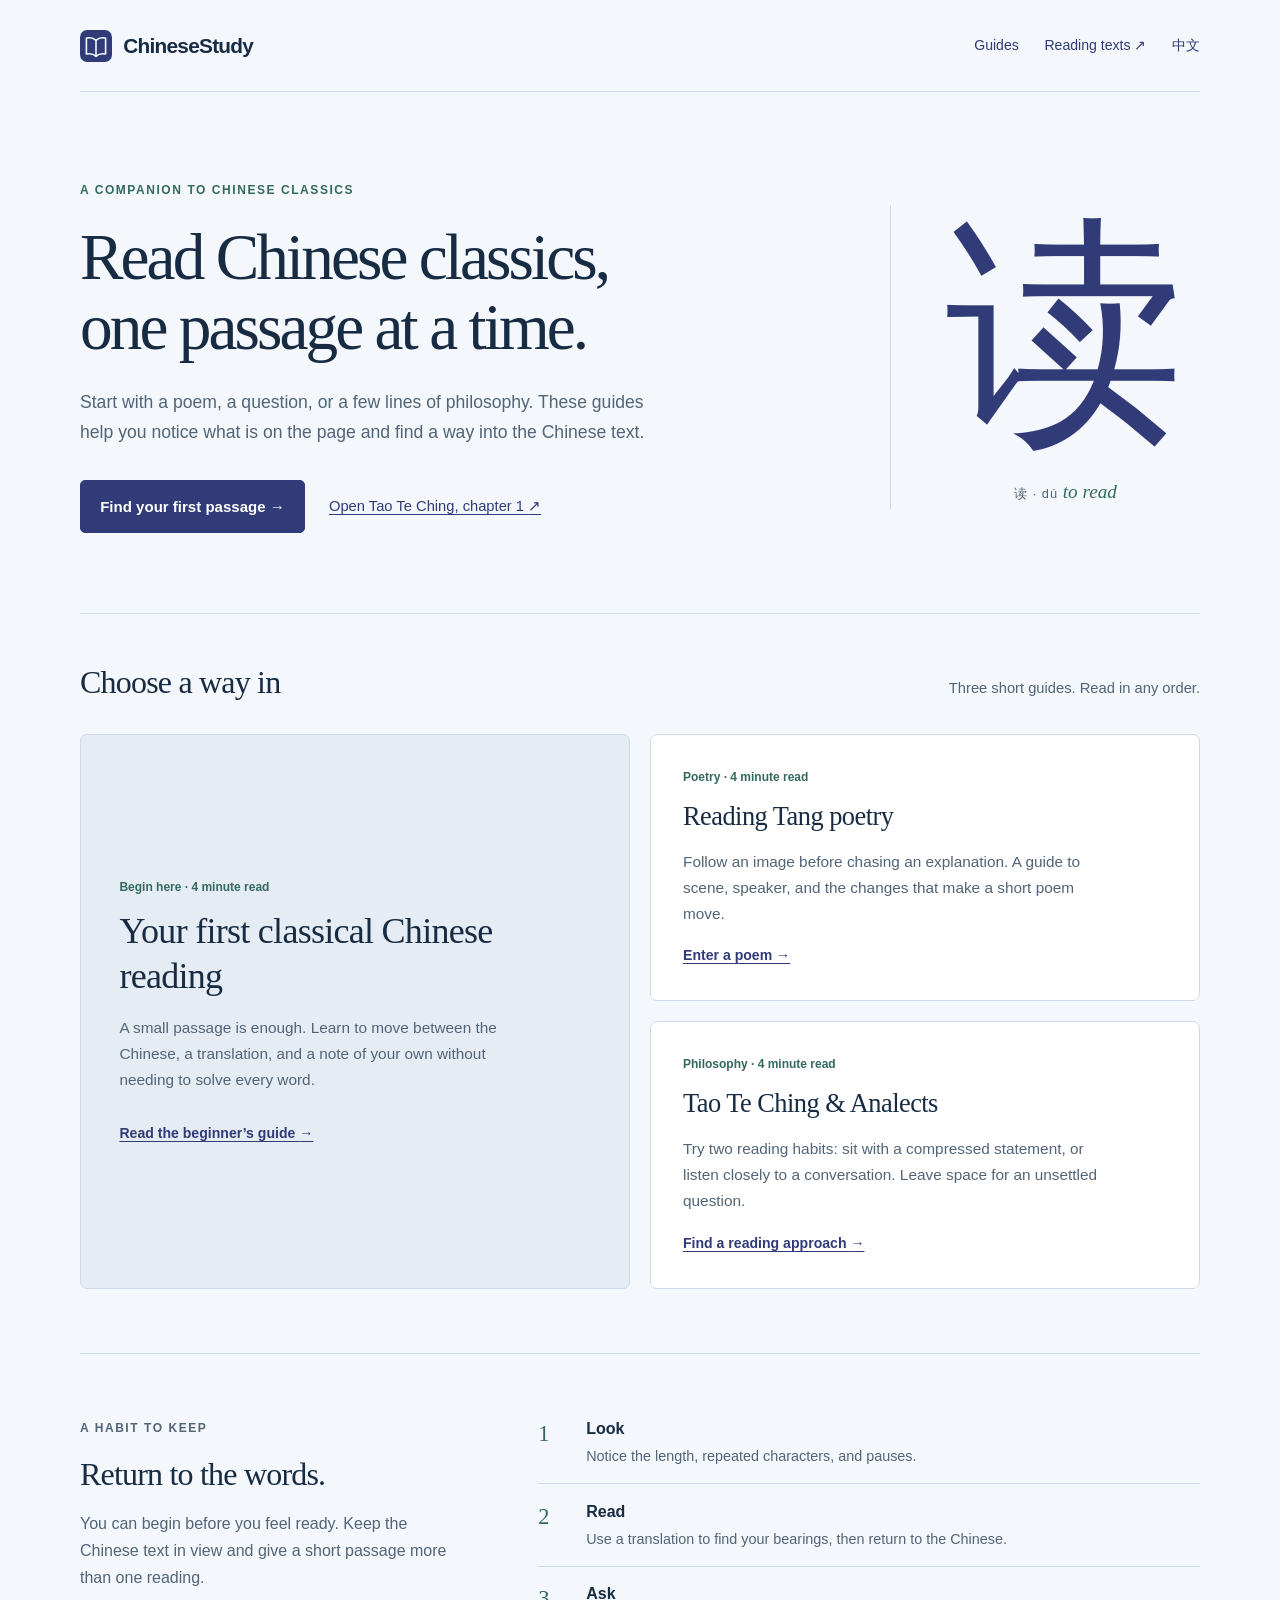
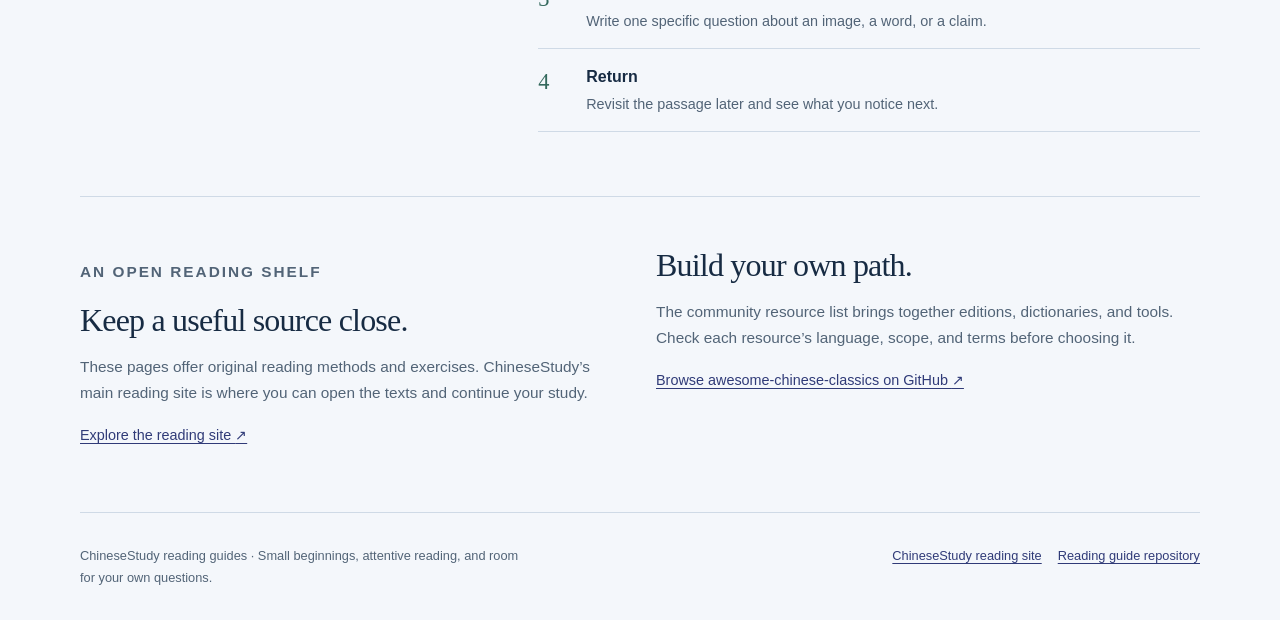
==== index.html @ f6dac71b "feat: publish original Chinese classics reading guides" ====
<!doctype html>
<html lang="en"><head><meta charset="utf-8"><meta name="viewport" content="width=device-width, initial-scale=1">
<title>ChineseStudy reading guides | Begin with Chinese classics</title><meta name="description" content="Original guides for reading classical Chinese, Tang poetry, the Tao Te Ching, and the Analects. Begin with a short passage and a practical reading method.">
<link rel="canonical" href="https://chinesestudyorg.github.io/"><link rel="alternate" hreflang="en" href="https://chinesestudyorg.github.io/"><link rel="alternate" hreflang="zh-Hans" href="https://chinesestudyorg.github.io/zh/"><link rel="alternate" hreflang="x-default" href="https://chinesestudyorg.github.io/">
<meta property="og:type" content="website"><meta property="og:title" content="ChineseStudy reading guides | Begin with Chinese classics"><meta property="og:description" content="Original guides for reading classical Chinese, Tang poetry, the Tao Te Ching, and the Analects. Begin with a short passage and a practical reading method."><meta property="og:url" content="https://chinesestudyorg.github.io/"><meta property="og:site_name" content="ChineseStudy reading guides"><meta property="og:locale" content="en_US">
<meta property="og:image" content="https://chinesestudyorg.github.io/assets/social-card.png"><meta property="og:image:width" content="1200"><meta property="og:image:height" content="630"><meta property="og:image:alt" content="ChineseStudy reading guides: Read Chinese classics, one passage at a time."><meta name="twitter:card" content="summary_large_image"><meta name="twitter:image" content="https://chinesestudyorg.github.io/assets/social-card.png"><meta name="theme-color" content="#303b78"><link rel="icon" href="/assets/favicon.svg" type="image/svg+xml"><link rel="stylesheet" href="/assets/style.css">
<script type="application/ld+json">{"@context": "https://schema.org", "@type": "WebPage", "name": "ChineseStudy reading guides | Begin with Chinese classics", "description": "Original guides for reading classical Chinese, Tang poetry, the Tao Te Ching, and the Analects. Begin with a short passage and a practical reading method.", "url": "https://chinesestudyorg.github.io/", "inLanguage": "en", "isPartOf": {"@type": "WebSite", "name": "ChineseStudy reading guides", "url": "https://chinesestudyorg.github.io/"}}</script></head><body><a class="skip" href="#main">Skip to content</a><div class="wrap"><header class="site-header"><a class="brand" href="/"><img class="brand-mark" src="/assets/favicon.svg" alt="" width="32" height="32">ChineseStudy</a><nav class="nav" aria-label="Main navigation"><a href="#guides">Guides</a><a href="https://chinesestudy.org/">Reading texts <span aria-hidden="true">↗</span></a><a href="/zh/" lang="zh-Hans">中文</a></nav></header>
<main id="main"><section class="hero" aria-labelledby="home-title"><div><p class="eyebrow">A companion to Chinese classics</p><h1 id="home-title">Read Chinese classics,<br>one passage at a time.</h1><p class="hero-intro">Start with a poem, a question, or a few lines of philosophy. These guides help you notice what is on the page and find a way into the Chinese text.</p><div class="hero-actions"><a class="button" href="/guides/first-classical-chinese-reading/">Find your first passage <span aria-hidden="true">&nbsp;→</span></a><a class="text-link" href="https://chinesestudy.org/en/books/dao-de-jing/01/?utm_source=github_pages&amp;utm_medium=referral&amp;utm_campaign=reading_guides&amp;utm_content=home">Open Tao Te Ching, chapter 1 <span aria-hidden="true">↗</span></a></div></div><figure class="reading-glyph"><span class="han" lang="zh-Hans" aria-hidden="true">读</span><figcaption><span lang="zh-Hans">读</span> · dú <span class="gloss">to read</span></figcaption></figure></section>
<section class="section" id="guides" aria-labelledby="guides-title"><div class="section-heading"><h2 id="guides-title">Choose a way in</h2><p>Three short guides. Read in any order.</p></div><div class="guide-list"><article class="guide-card first"><p class="category">Begin here · 4 minute read</p><h3>Your first classical Chinese reading</h3><p>A small passage is enough. Learn to move between the Chinese, a translation, and a note of your own without needing to solve every word.</p><a class="card-link" href="/guides/first-classical-chinese-reading/">Read the beginner’s guide <span aria-hidden="true">→</span></a></article><article class="guide-card"><p class="category">Poetry · 4 minute read</p><h3>Reading Tang poetry</h3><p>Follow an image before chasing an explanation. A guide to scene, speaker, and the changes that make a short poem move.</p><a class="card-link" href="/guides/reading-tang-poetry/">Enter a poem <span aria-hidden="true">→</span></a></article><article class="guide-card"><p class="category">Philosophy · 4 minute read</p><h3>Tao Te Ching &amp; Analects</h3><p>Try two reading habits: sit with a compressed statement, or listen closely to a conversation. Leave space for an unsettled question.</p><a class="card-link" href="/guides/tao-te-ching-and-analects/">Find a reading approach <span aria-hidden="true">→</span></a></article></div></section>
<section class="section approach" aria-labelledby="approach-title"><div><p class="eyebrow">A habit to keep</p><h2 class="small-heading" id="approach-title">Return to the words.</h2><p>You can begin before you feel ready. Keep the Chinese text in view and give a short passage more than one reading.</p></div><ol class="reading-steps"><li><div><strong>Look</strong><span>Notice the length, repeated characters, and pauses.</span></div></li><li><div><strong>Read</strong><span>Use a translation to find your bearings, then return to the Chinese.</span></div></li><li><div><strong>Ask</strong><span>Write one specific question about an image, a word, or a claim.</span></div></li><li><div><strong>Return</strong><span>Revisit the passage later and see what you notice next.</span></div></li></ol></section>
<section class="section open-shelf" aria-labelledby="shelf-title"><div><p class="eyebrow">An open reading shelf</p><h2 class="small-heading" id="shelf-title">Keep a useful source close.</h2><p>These pages offer original reading methods and exercises. ChineseStudy’s main reading site is where you can open the texts and continue your study.</p><a href="https://chinesestudy.org/">Explore the reading site <span aria-hidden="true">↗</span></a></div><div><h3 class="small-heading">Build your own path.</h3><p>The community resource list brings together editions, dictionaries, and tools. Check each resource’s language, scope, and terms before choosing it.</p><a href="https://github.com/chinesestudyorg/awesome-chinese-classics">Browse awesome-chinese-classics on GitHub <span aria-hidden="true">↗</span></a></div></section></main><footer class="site-footer"><p>ChineseStudy reading guides · Small beginnings, attentive reading, and room for your own questions.</p><div class="footer-links"><a href="https://chinesestudy.org/">ChineseStudy reading site</a><a href="https://github.com/chinesestudyorg/chinesestudy-guide">Reading guide repository</a></div></footer></div></body></html>
---- assets/style.css ----
:root{--paper:#f4f7fb;--surface:#fff;--ink:#172b43;--indigo:#303b78;--jade:#34695d;--muted:#526477;--line:#cfdae6;--wash:#e6ecf4;--display:Georgia,'Times New Roman',serif;--chinese:'Songti SC','STSong','Noto Serif CJK SC',serif;--body:-apple-system,BlinkMacSystemFont,'Segoe UI',sans-serif}
*{box-sizing:border-box}html{scroll-behavior:smooth;scroll-padding-top:2rem}body{margin:0;background:var(--paper);color:var(--ink);font-family:var(--body);line-height:1.7;-webkit-font-smoothing:antialiased}a{color:var(--indigo);text-underline-offset:.2em;text-decoration-thickness:1px}a:hover{color:var(--jade)}a:focus-visible{outline:3px solid var(--jade);outline-offset:5px;border-radius:2px}button:focus-visible{outline:3px solid var(--jade);outline-offset:4px}::selection{background:#c8dfd7;color:var(--ink)}.skip{position:absolute;left:1rem;top:-6rem;z-index:10;background:var(--ink);color:#fff;padding:.65rem 1rem}.skip:focus{top:1rem}.wrap{width:min(1120px,calc(100% - 64px));margin-inline:auto}.site-header{display:flex;align-items:center;justify-content:space-between;gap:2rem;padding-block:1.75rem;border-bottom:1px solid var(--line)}.brand{display:flex;gap:.7rem;align-items:center;text-decoration:none;color:var(--ink);font-weight:700;letter-spacing:-.035em;font-size:1.3rem}.brand-mark{height:32px;width:32px}.nav{display:flex;align-items:center;gap:1.6rem;font-size:.88rem}.nav a{text-decoration:none}.nav a[aria-current=page]{text-decoration:underline}.eyebrow{color:var(--jade);font-size:.75rem;font-weight:700;letter-spacing:.13em;text-transform:uppercase;margin:0 0 1.3rem}.hero{display:grid;grid-template-columns:minmax(0,1fr) 310px;gap:3rem;align-items:center;padding-block:5.5rem 5rem}.hero h1{font-family:var(--display);font-weight:400;font-size:clamp(2.7rem,5.1vw,4.4rem);line-height:1.08;letter-spacing:-.045em;max-width:740px;margin:0 0 1.6rem}.hero-intro{font-size:1.1rem;max-width:570px;color:var(--muted);margin:0 0 2rem}.hero-actions{display:flex;flex-wrap:wrap;align-items:center;gap:1.5rem}.button{display:inline-flex;align-items:center;justify-content:center;padding:.8rem 1.2rem;border-radius:5px;background:var(--indigo);color:#fff;text-decoration:none;font-size:.94rem;font-weight:600;border:1px solid var(--indigo)}.button:hover{background:var(--ink);color:#fff}.text-link{font-size:.92rem}.reading-glyph{margin:0;text-align:center;border-inline-start:1px solid var(--line);padding-inline-start:2.5rem}.reading-glyph .han{display:block;font-family:var(--chinese);font-size:15rem;line-height:1.08;color:var(--indigo);font-weight:400}.reading-glyph figcaption{font-size:.8rem;letter-spacing:.08em;color:var(--muted);margin-top:.75rem}.reading-glyph .gloss{font-family:var(--display);font-style:italic;font-size:1.2rem;letter-spacing:0;color:var(--jade)}.section{padding-block:3rem 4rem;border-top:1px solid var(--line)}.section-heading{display:flex;align-items:baseline;justify-content:space-between;gap:2rem;margin-bottom:2rem}.section-heading h2,.small-heading{font-family:var(--display);font-weight:400;font-size:2rem;letter-spacing:-.025em;line-height:1.25;margin:0}.section-heading p{color:var(--muted);font-size:.92rem;margin:0}.guide-list{display:grid;grid-template-columns:1fr 1fr;gap:1.25rem}.guide-card{background:var(--surface);border:1px solid var(--line);border-radius:7px;padding:2rem;display:flex;flex-direction:column;align-items:start;transition:border-color .18s ease}.guide-card:hover{border-color:var(--indigo)}.guide-card.first{grid-row:span 2;background:var(--wash);padding:2.4rem;justify-content:center}.guide-card .category{font-size:.75rem;font-weight:700;color:var(--jade);margin:0 0 .75rem}.guide-card h3{font-family:var(--display);font-weight:400;font-size:1.65rem;letter-spacing:-.02em;line-height:1.25;margin:0 0 1rem;max-width:420px}.guide-card.first h3{font-size:2.25rem}.guide-card p{color:var(--muted);font-size:.96rem;margin:0 0 1.1rem;max-width:420px}.guide-card .card-link{font-size:.88rem;font-weight:600;margin-top:auto}.guide-card.first .card-link{margin-top:.7rem}.approach{display:grid;grid-template-columns:.8fr 1.4fr;gap:5rem}.approach p{margin:1rem 0;color:var(--muted)}.reading-steps{list-style:none;padding:0;margin:0;counter-reset:reading}.reading-steps li{counter-increment:reading;display:grid;grid-template-columns:2rem 1fr;gap:1rem;padding:.85rem 0;border-bottom:1px solid var(--line)}.reading-steps li:before{content:counter(reading);color:var(--jade);font-family:var(--display);font-size:1.4rem}.reading-steps strong{display:block;font-size:1rem}.reading-steps span{color:var(--muted);font-size:.9rem}.open-shelf{display:grid;grid-template-columns:1fr 1fr;gap:2rem}.open-shelf p{color:var(--muted);font-size:.96rem;margin:.9rem 0}.open-shelf a{font-size:.9rem}.site-footer{border-top:1px solid var(--line);padding-block:2rem;display:flex;align-items:flex-start;justify-content:space-between;gap:2rem;color:var(--muted);font-size:.8rem}.site-footer p{margin:0;max-width:440px}.footer-links{display:flex;flex-wrap:wrap;gap:1rem}.article-top{padding-block:3.5rem 2.4rem;max-width:850px}.breadcrumb{font-size:.82rem;margin-bottom:2rem}.article-top h1{font-family:var(--display);font-size:clamp(2.3rem,4.6vw,3.65rem);font-weight:400;line-height:1.13;letter-spacing:-.035em;margin:0 0 1.3rem;max-width:790px}.article-deck{font-size:1.12rem;color:var(--muted);max-width:680px;margin:0 0 1.3rem}.article-meta{font-size:.78rem;color:var(--muted);display:flex;flex-wrap:wrap;gap:.6rem 1.3rem}.article-layout{display:grid;grid-template-columns:minmax(0,730px) 220px;gap:5rem;padding-bottom:4.5rem}.article-body{font-size:1.02rem}.article-body h2{font-family:var(--display);font-weight:400;font-size:1.75rem;line-height:1.3;letter-spacing:-.02em;margin:2rem 0 .75rem}.article-body h2:first-child{margin-top:.25rem}.article-body p{margin:.8rem 0 1.2rem}.article-body ul,.article-body ol{padding-left:1.4rem}.article-body li{padding-left:.2rem;margin:.45rem 0}.article-body strong{font-weight:650}.practice{background:var(--wash);border-inline-start:3px solid var(--jade);padding:1.1rem 1.4rem;margin:2rem 0;border-radius:0 5px 5px 0}.practice h2{font-family:var(--body);font-size:1rem;font-weight:650;letter-spacing:0;margin:0 0 .5rem}.practice p{margin:.4rem 0}.reading-next{border-top:1px solid var(--line);padding-top:1.6rem;margin-top:2rem}.reading-next .button{margin-top:.5rem}.article-aside{padding-top:.35rem}.article-aside .aside-title{font-size:.74rem;text-transform:uppercase;font-weight:700;letter-spacing:.1em;color:var(--jade);margin:0 0 1rem}.article-aside a{display:block;margin:.75rem 0;font-size:.85rem}.article-aside p{color:var(--muted);font-size:.85rem;margin:1.5rem 0}.chinese{font-family:var(--chinese)}.zh .hero h1{font-family:var(--chinese);font-size:clamp(2.5rem,5vw,4.15rem);line-height:1.3;letter-spacing:0}.zh .hero-intro{line-height:1.9}.zh .guide-card h3{font-family:var(--chinese);letter-spacing:0}.zh .section-heading h2,.zh .small-heading{font-family:var(--chinese)}
@media(max-width:900px){.hero{grid-template-columns:1fr 220px;gap:2rem}.reading-glyph{padding-inline-start:1.5rem}.reading-glyph .han{font-size:11rem}.article-layout{grid-template-columns:minmax(0,1fr) 190px;gap:2.5rem}.approach{gap:2.5rem}.nav{gap:1.1rem}}
@media(max-width:650px){.wrap{width:calc(100% - 36px)}.site-header{align-items:flex-start;gap:1rem;padding-block:1.3rem;flex-wrap:wrap}.brand{font-size:1.15rem}.nav{gap:1.1rem;font-size:.83rem;min-height:32px;flex-wrap:wrap}.hero{grid-template-columns:1fr;padding-block:3rem 2.5rem;gap:1.8rem}.hero h1{font-size:2.85rem;max-width:500px}.hero-intro{font-size:1rem}.reading-glyph{border-inline-start:0;border-top:1px solid var(--line);padding:1rem 0 0;display:flex;align-items:center;gap:1rem;text-align:left}.reading-glyph .han{font-size:5rem;line-height:1}.reading-glyph figcaption{margin:0;font-size:.72rem}.reading-glyph .gloss{display:block;margin-top:.15rem;font-size:1.05rem}.section{padding-block:2.4rem}.section-heading{display:block;margin-bottom:1.5rem}.section-heading p{margin-top:.6rem}.guide-list{grid-template-columns:1fr}.guide-card,.guide-card.first{padding:1.5rem}.guide-card.first{grid-row:auto}.guide-card.first h3{font-size:1.9rem}.guide-card h3{font-size:1.65rem}.approach,.open-shelf{grid-template-columns:1fr;gap:1.6rem}.site-footer{flex-direction:column;gap:1rem}.article-top{padding-block:2.4rem 2rem}.article-top h1{font-size:2.6rem}.article-deck{font-size:1.04rem}.breadcrumb{margin-bottom:1.5rem}.article-layout{grid-template-columns:1fr;gap:2rem;padding-bottom:2.5rem}.article-aside{border-top:1px solid var(--line);padding-top:1.5rem}.article-body{font-size:1rem}.article-body h2{font-size:1.55rem}.hero-actions{gap:1rem}.practice{padding:1rem 1.2rem}.zh .hero h1{font-size:2.7rem}}
@media(prefers-reduced-motion:reduce){html{scroll-behavior:auto}.guide-card{transition:none}}
@media print{body{background:#fff;color:#000}.nav,.article-aside,.reading-glyph,.hero-actions,.site-footer{display:none}.wrap{width:100%;max-width:760px}.article-layout{display:block}.site-header{padding:.5rem 0}.article-top{padding:1.5rem 0}.practice{break-inside:avoid}.button{background:none;color:#000;border:1px solid #000}.article-body a{color:#000}}
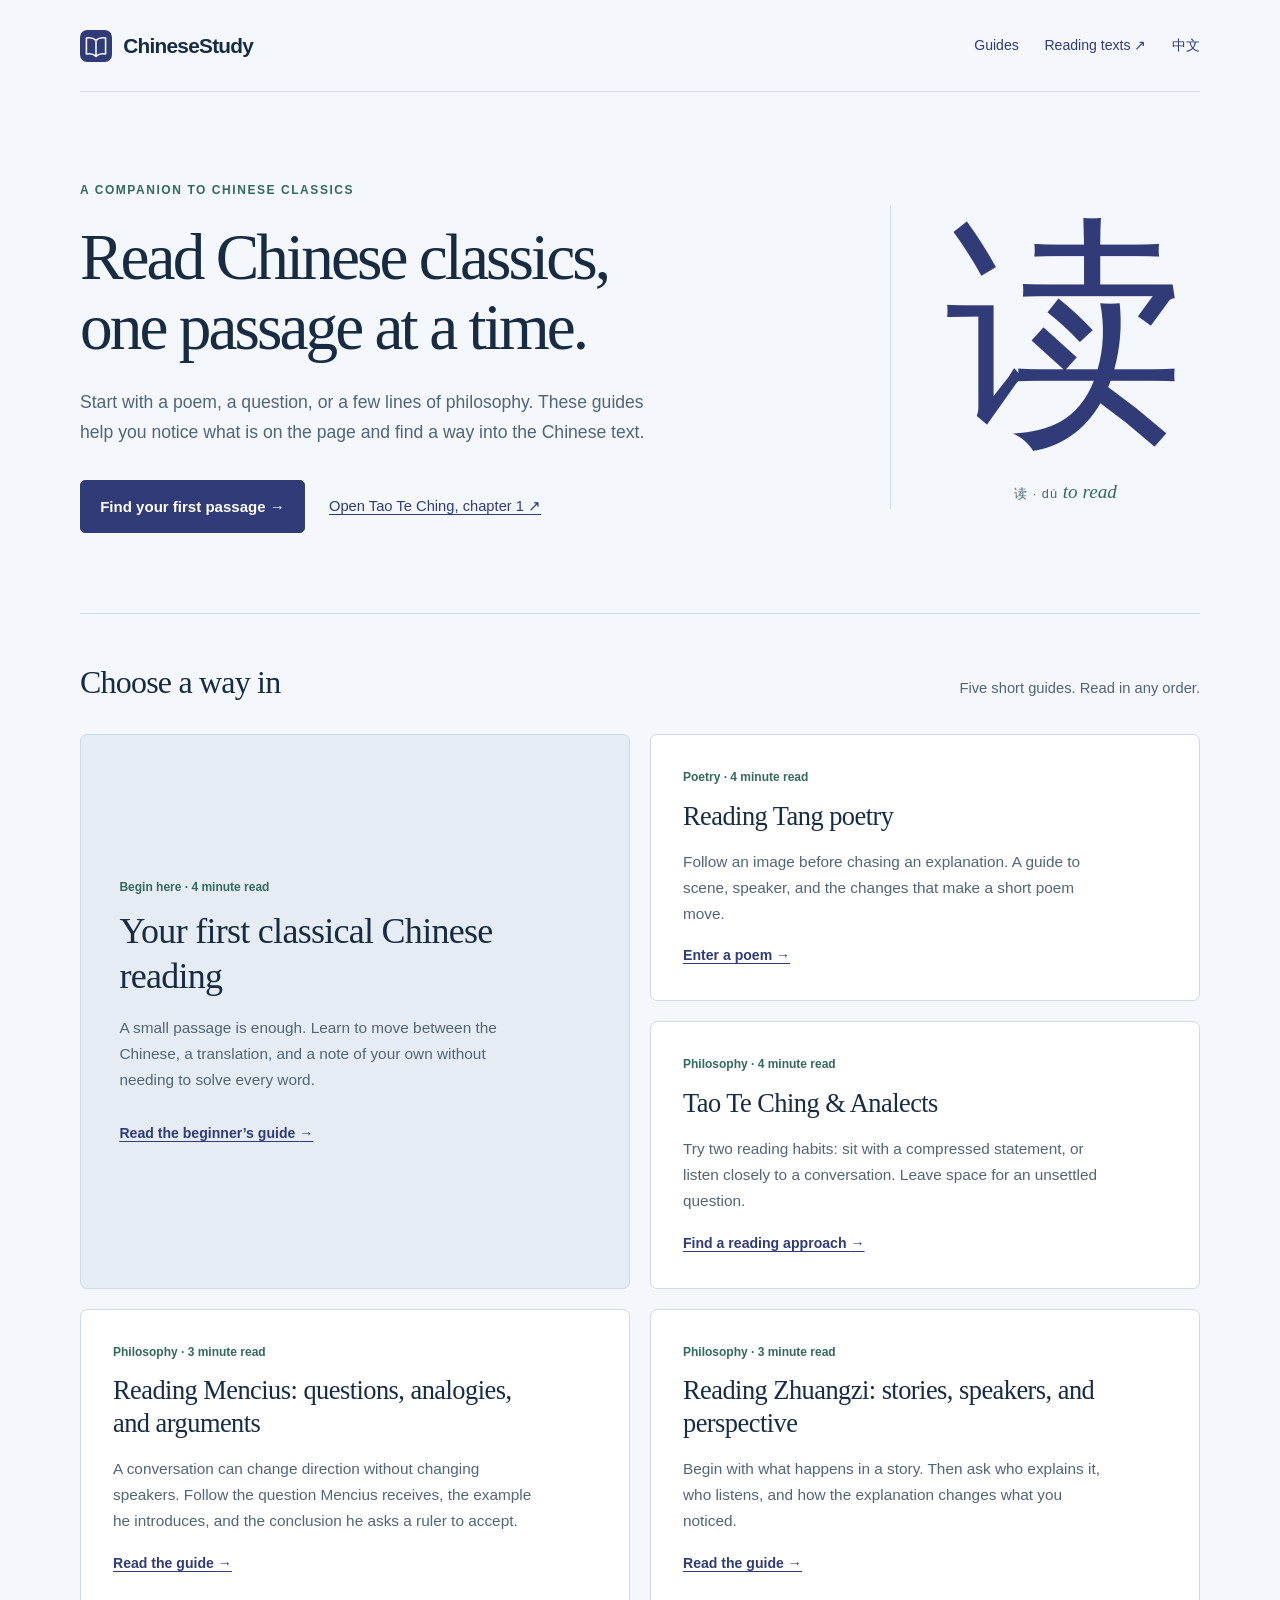
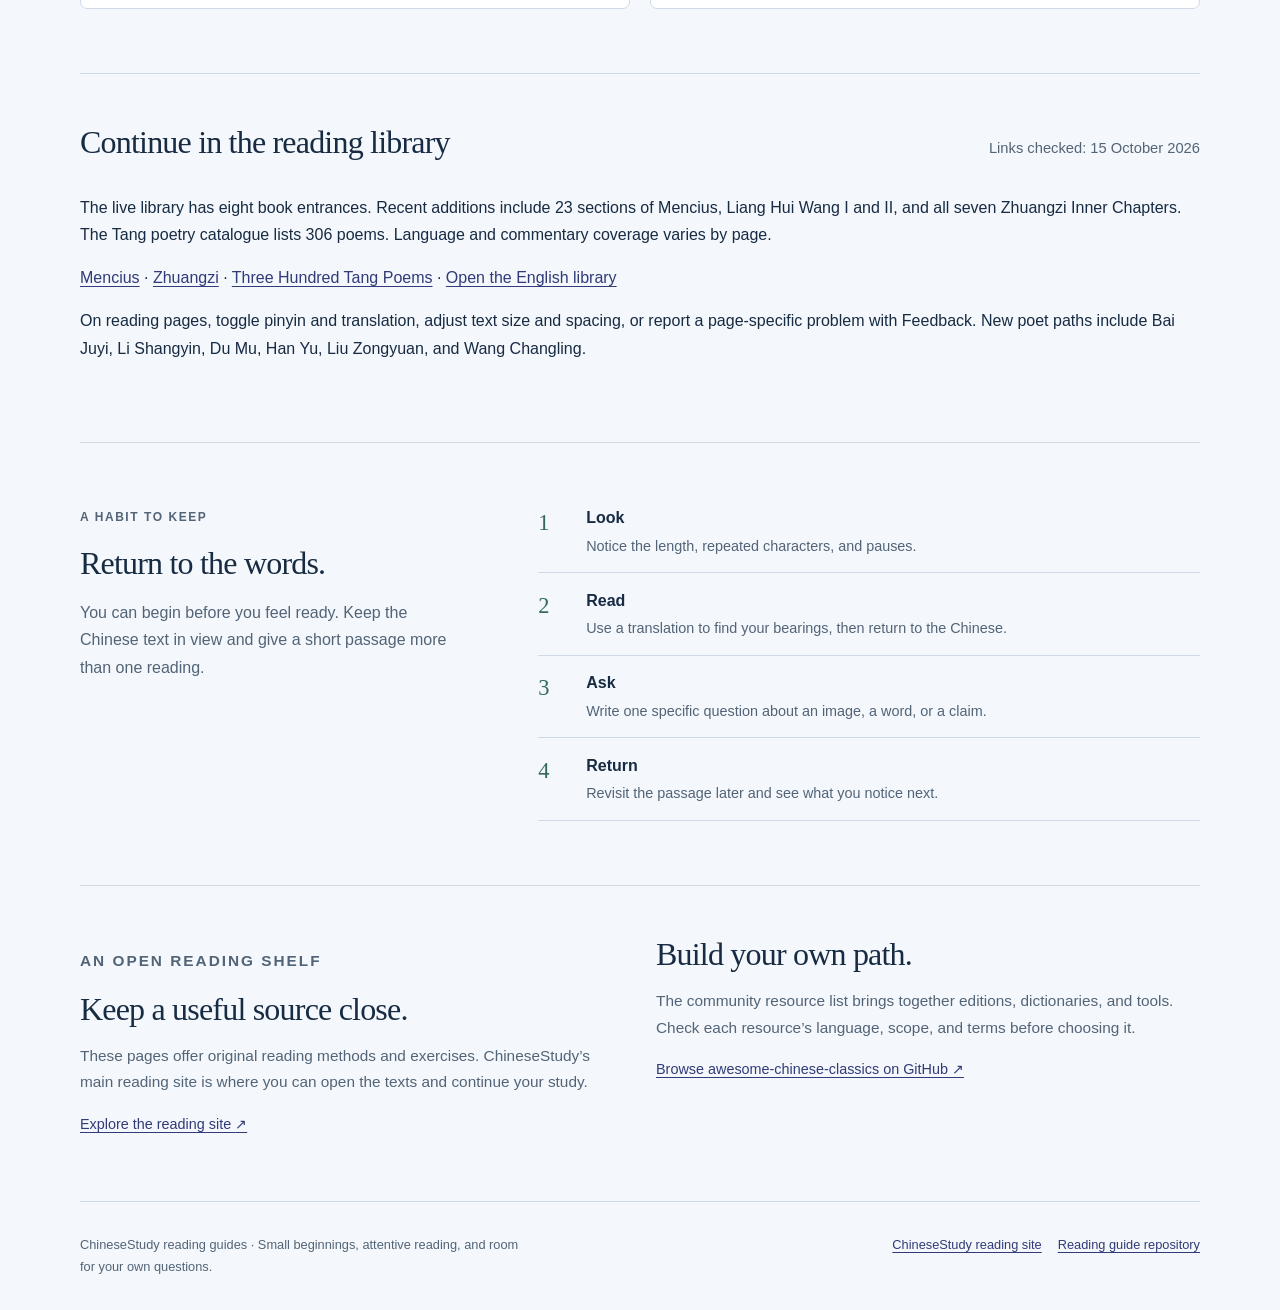
==== commit b6a3c1b2: "docs: refresh reading guides for Mencius, Zhuangzi, and new poet paths" ====
--- a/index.html
+++ b/index.html
@@ -1,11 +1,10 @@
 <!doctype html>
 <html lang="en"><head><meta charset="utf-8"><meta name="viewport" content="width=device-width, initial-scale=1">
-<title>ChineseStudy reading guides | Begin with Chinese classics</title><meta name="description" content="Original guides for reading classical Chinese, Tang poetry, the Tao Te Ching, and the Analects. Begin with a short passage and a practical reading method.">
+<title>ChineseStudy reading guides | Begin with Chinese classics</title><meta name="description" content="Read Chinese classics with original guides to Tang poetry, the Tao Te Ching, the Analects, Mencius, and Zhuangzi. Find passages with pinyin and translation.">
 <link rel="canonical" href="https://chinesestudyorg.github.io/"><link rel="alternate" hreflang="en" href="https://chinesestudyorg.github.io/"><link rel="alternate" hreflang="zh-Hans" href="https://chinesestudyorg.github.io/zh/"><link rel="alternate" hreflang="x-default" href="https://chinesestudyorg.github.io/">
-<meta property="og:type" content="website"><meta property="og:title" content="ChineseStudy reading guides | Begin with Chinese classics"><meta property="og:description" content="Original guides for reading classical Chinese, Tang poetry, the Tao Te Ching, and the Analects. Begin with a short passage and a practical reading method."><meta property="og:url" content="https://chinesestudyorg.github.io/"><meta property="og:site_name" content="ChineseStudy reading guides"><meta property="og:locale" content="en_US">
+<meta property="og:type" content="website"><meta property="og:title" content="ChineseStudy reading guides | Begin with Chinese classics"><meta property="og:description" content="Read Chinese classics with original guides to Tang poetry, the Tao Te Ching, the Analects, Mencius, and Zhuangzi. Find passages with pinyin and translation."><meta property="og:url" content="https://chinesestudyorg.github.io/"><meta property="og:site_name" content="ChineseStudy reading guides"><meta property="og:locale" content="en_US">
 <meta property="og:image" content="https://chinesestudyorg.github.io/assets/social-card.png"><meta property="og:image:width" content="1200"><meta property="og:image:height" content="630"><meta property="og:image:alt" content="ChineseStudy reading guides: Read Chinese classics, one passage at a time."><meta name="twitter:card" content="summary_large_image"><meta name="twitter:image" content="https://chinesestudyorg.github.io/assets/social-card.png"><meta name="theme-color" content="#303b78"><link rel="icon" href="/assets/favicon.svg" type="image/svg+xml"><link rel="stylesheet" href="/assets/style.css">
-<script type="application/ld+json">{"@context": "https://schema.org", "@type": "WebPage", "name": "ChineseStudy reading guides | Begin with Chinese classics", "description": "Original guides for reading classical Chinese, Tang poetry, the Tao Te Ching, and the Analects. Begin with a short passage and a practical reading method.", "url": "https://chinesestudyorg.github.io/", "inLanguage": "en", "isPartOf": {"@type": "WebSite", "name": "ChineseStudy reading guides", "url": "https://chinesestudyorg.github.io/"}}</script></head><body><a class="skip" href="#main">Skip to content</a><div class="wrap"><header class="site-header"><a class="brand" href="/"><img class="brand-mark" src="/assets/favicon.svg" alt="" width="32" height="32">ChineseStudy</a><nav class="nav" aria-label="Main navigation"><a href="#guides">Guides</a><a href="https://chinesestudy.org/">Reading texts <span aria-hidden="true">↗</span></a><a href="/zh/" lang="zh-Hans">中文</a></nav></header>
+<script type="application/ld+json">{"@context": "https://schema.org", "@type": "WebPage", "name": "ChineseStudy reading guides | Begin with Chinese classics", "description": "Read Chinese classics with original guides to Tang poetry, the Tao Te Ching, the Analects, Mencius, and Zhuangzi. Find passages with pinyin and translation.", "url": "https://chinesestudyorg.github.io/", "inLanguage": "en", "isPartOf": {"@type": "WebSite", "name": "ChineseStudy reading guides", "url": "https://chinesestudyorg.github.io/"}, "dateModified": "2026-10-15"}</script></head><body><a class="skip" href="#main">Skip to content</a><div class="wrap"><header class="site-header"><a class="brand" href="/"><img class="brand-mark" src="/assets/favicon.svg" alt="" width="32" height="32">ChineseStudy</a><nav class="nav" aria-label="Main navigation"><a href="#guides">Guides</a><a href="https://chinesestudy.org/">Reading texts <span aria-hidden="true">↗</span></a><a href="/zh/" lang="zh-Hans">中文</a></nav></header>
 <main id="main"><section class="hero" aria-labelledby="home-title"><div><p class="eyebrow">A companion to Chinese classics</p><h1 id="home-title">Read Chinese classics,<br>one passage at a time.</h1><p class="hero-intro">Start with a poem, a question, or a few lines of philosophy. These guides help you notice what is on the page and find a way into the Chinese text.</p><div class="hero-actions"><a class="button" href="/guides/first-classical-chinese-reading/">Find your first passage <span aria-hidden="true">&nbsp;→</span></a><a class="text-link" href="https://chinesestudy.org/en/books/dao-de-jing/01/?utm_source=github_pages&amp;utm_medium=referral&amp;utm_campaign=reading_guides&amp;utm_content=home">Open Tao Te Ching, chapter 1 <span aria-hidden="true">↗</span></a></div></div><figure class="reading-glyph"><span class="han" lang="zh-Hans" aria-hidden="true">读</span><figcaption><span lang="zh-Hans">读</span> · dú <span class="gloss">to read</span></figcaption></figure></section>
-<section class="section" id="guides" aria-labelledby="guides-title"><div class="section-heading"><h2 id="guides-title">Choose a way in</h2><p>Three short guides. Read in any order.</p></div><div class="guide-list"><article class="guide-card first"><p class="category">Begin here · 4 minute read</p><h3>Your first classical Chinese reading</h3><p>A small passage is enough. Learn to move between the Chinese, a translation, and a note of your own without needing to solve every word.</p><a class="card-link" href="/guides/first-classical-chinese-reading/">Read the beginner’s guide <span aria-hidden="true">→</span></a></article><article class="guide-card"><p class="category">Poetry · 4 minute read</p><h3>Reading Tang poetry</h3><p>Follow an image before chasing an explanation. A guide to scene, speaker, and the changes that make a short poem move.</p><a class="card-link" href="/guides/reading-tang-poetry/">Enter a poem <span aria-hidden="true">→</span></a></article><article class="guide-card"><p class="category">Philosophy · 4 minute read</p><h3>Tao Te Ching &amp; Analects</h3><p>Try two reading habits: sit with a compressed statement, or listen closely to a conversation. Leave space for an unsettled question.</p><a class="card-link" href="/guides/tao-te-ching-and-analects/">Find a reading approach <span aria-hidden="true">→</span></a></article></div></section>
-<section class="section approach" aria-labelledby="approach-title"><div><p class="eyebrow">A habit to keep</p><h2 class="small-heading" id="approach-title">Return to the words.</h2><p>You can begin before you feel ready. Keep the Chinese text in view and give a short passage more than one reading.</p></div><ol class="reading-steps"><li><div><strong>Look</strong><span>Notice the length, repeated characters, and pauses.</span></div></li><li><div><strong>Read</strong><span>Use a translation to find your bearings, then return to the Chinese.</span></div></li><li><div><strong>Ask</strong><span>Write one specific question about an image, a word, or a claim.</span></div></li><li><div><strong>Return</strong><span>Revisit the passage later and see what you notice next.</span></div></li></ol></section>
+<section class="section" id="guides" aria-labelledby="guides-title"><div class="section-heading"><h2 id="guides-title">Choose a way in</h2><p>Five short guides. Read in any order.</p></div><div class="guide-list"><article class="guide-card first"><p class="category">Begin here · 4 minute read</p><h3>Your first classical Chinese reading</h3><p>A small passage is enough. Learn to move between the Chinese, a translation, and a note of your own without needing to solve every word.</p><a class="card-link" href="/guides/first-classical-chinese-reading/">Read the beginner’s guide <span aria-hidden="true">→</span></a></article><article class="guide-card"><p class="category">Poetry · 4 minute read</p><h3>Reading Tang poetry</h3><p>Follow an image before chasing an explanation. A guide to scene, speaker, and the changes that make a short poem move.</p><a class="card-link" href="/guides/reading-tang-poetry/">Enter a poem <span aria-hidden="true">→</span></a></article><article class="guide-card"><p class="category">Philosophy · 4 minute read</p><h3>Tao Te Ching &amp; Analects</h3><p>Try two reading habits: sit with a compressed statement, or listen closely to a conversation. Leave space for an unsettled question.</p><a class="card-link" href="/guides/tao-te-ching-and-analects/">Find a reading approach <span aria-hidden="true">→</span></a></article><article class="guide-card"><p class="category">Philosophy · 3 minute read</p><h3>Reading Mencius: questions, analogies, and arguments</h3><p>A conversation can change direction without changing speakers. Follow the question Mencius receives, the example he introduces, and the conclusion he asks a ruler to accept.</p><a class="card-link" href="/guides/reading-mencius/">Read the guide <span aria-hidden="true">→</span></a></article><article class="guide-card"><p class="category">Philosophy · 3 minute read</p><h3>Reading Zhuangzi: stories, speakers, and perspective</h3><p>Begin with what happens in a story. Then ask who explains it, who listens, and how the explanation changes what you noticed.</p><a class="card-link" href="/guides/reading-zhuangzi/">Read the guide <span aria-hidden="true">→</span></a></article></div></section><section class="section" aria-labelledby="library-title"><div class="section-heading"><h2 id="library-title">Continue in the reading library</h2><p>Links checked: 15 October 2026</p></div><p>The live library has eight book entrances. Recent additions include 23 sections of Mencius, Liang Hui Wang I and II, and all seven Zhuangzi Inner Chapters. The Tang poetry catalogue lists 306 poems. Language and commentary coverage varies by page.</p><p><a href="https://chinesestudy.org/en/books/mengzi/">Mencius</a> · <a href="https://chinesestudy.org/en/books/zhuangzi/">Zhuangzi</a> · <a href="https://chinesestudy.org/en/books/tangshi-sanbai/">Three Hundred Tang Poems</a> · <a href="https://chinesestudy.org/en/">Open the English library</a></p><p>On reading pages, toggle pinyin and translation, adjust text size and spacing, or report a page-specific problem with Feedback. New poet paths include Bai Juyi, Li Shangyin, Du Mu, Han Yu, Liu Zongyuan, and Wang Changling.</p></section><section class="section approach" aria-labelledby="approach-title"><div><p class="eyebrow">A habit to keep</p><h2 class="small-heading" id="approach-title">Return to the words.</h2><p>You can begin before you feel ready. Keep the Chinese text in view and give a short passage more than one reading.</p></div><ol class="reading-steps"><li><div><strong>Look</strong><span>Notice the length, repeated characters, and pauses.</span></div></li><li><div><strong>Read</strong><span>Use a translation to find your bearings, then return to the Chinese.</span></div></li><li><div><strong>Ask</strong><span>Write one specific question about an image, a word, or a claim.</span></div></li><li><div><strong>Return</strong><span>Revisit the passage later and see what you notice next.</span></div></li></ol></section>
 <section class="section open-shelf" aria-labelledby="shelf-title"><div><p class="eyebrow">An open reading shelf</p><h2 class="small-heading" id="shelf-title">Keep a useful source close.</h2><p>These pages offer original reading methods and exercises. ChineseStudy’s main reading site is where you can open the texts and continue your study.</p><a href="https://chinesestudy.org/">Explore the reading site <span aria-hidden="true">↗</span></a></div><div><h3 class="small-heading">Build your own path.</h3><p>The community resource list brings together editions, dictionaries, and tools. Check each resource’s language, scope, and terms before choosing it.</p><a href="https://github.com/chinesestudyorg/awesome-chinese-classics">Browse awesome-chinese-classics on GitHub <span aria-hidden="true">↗</span></a></div></section></main><footer class="site-footer"><p>ChineseStudy reading guides · Small beginnings, attentive reading, and room for your own questions.</p><div class="footer-links"><a href="https://chinesestudy.org/">ChineseStudy reading site</a><a href="https://github.com/chinesestudyorg/chinesestudy-guide">Reading guide repository</a></div></footer></div></body></html>
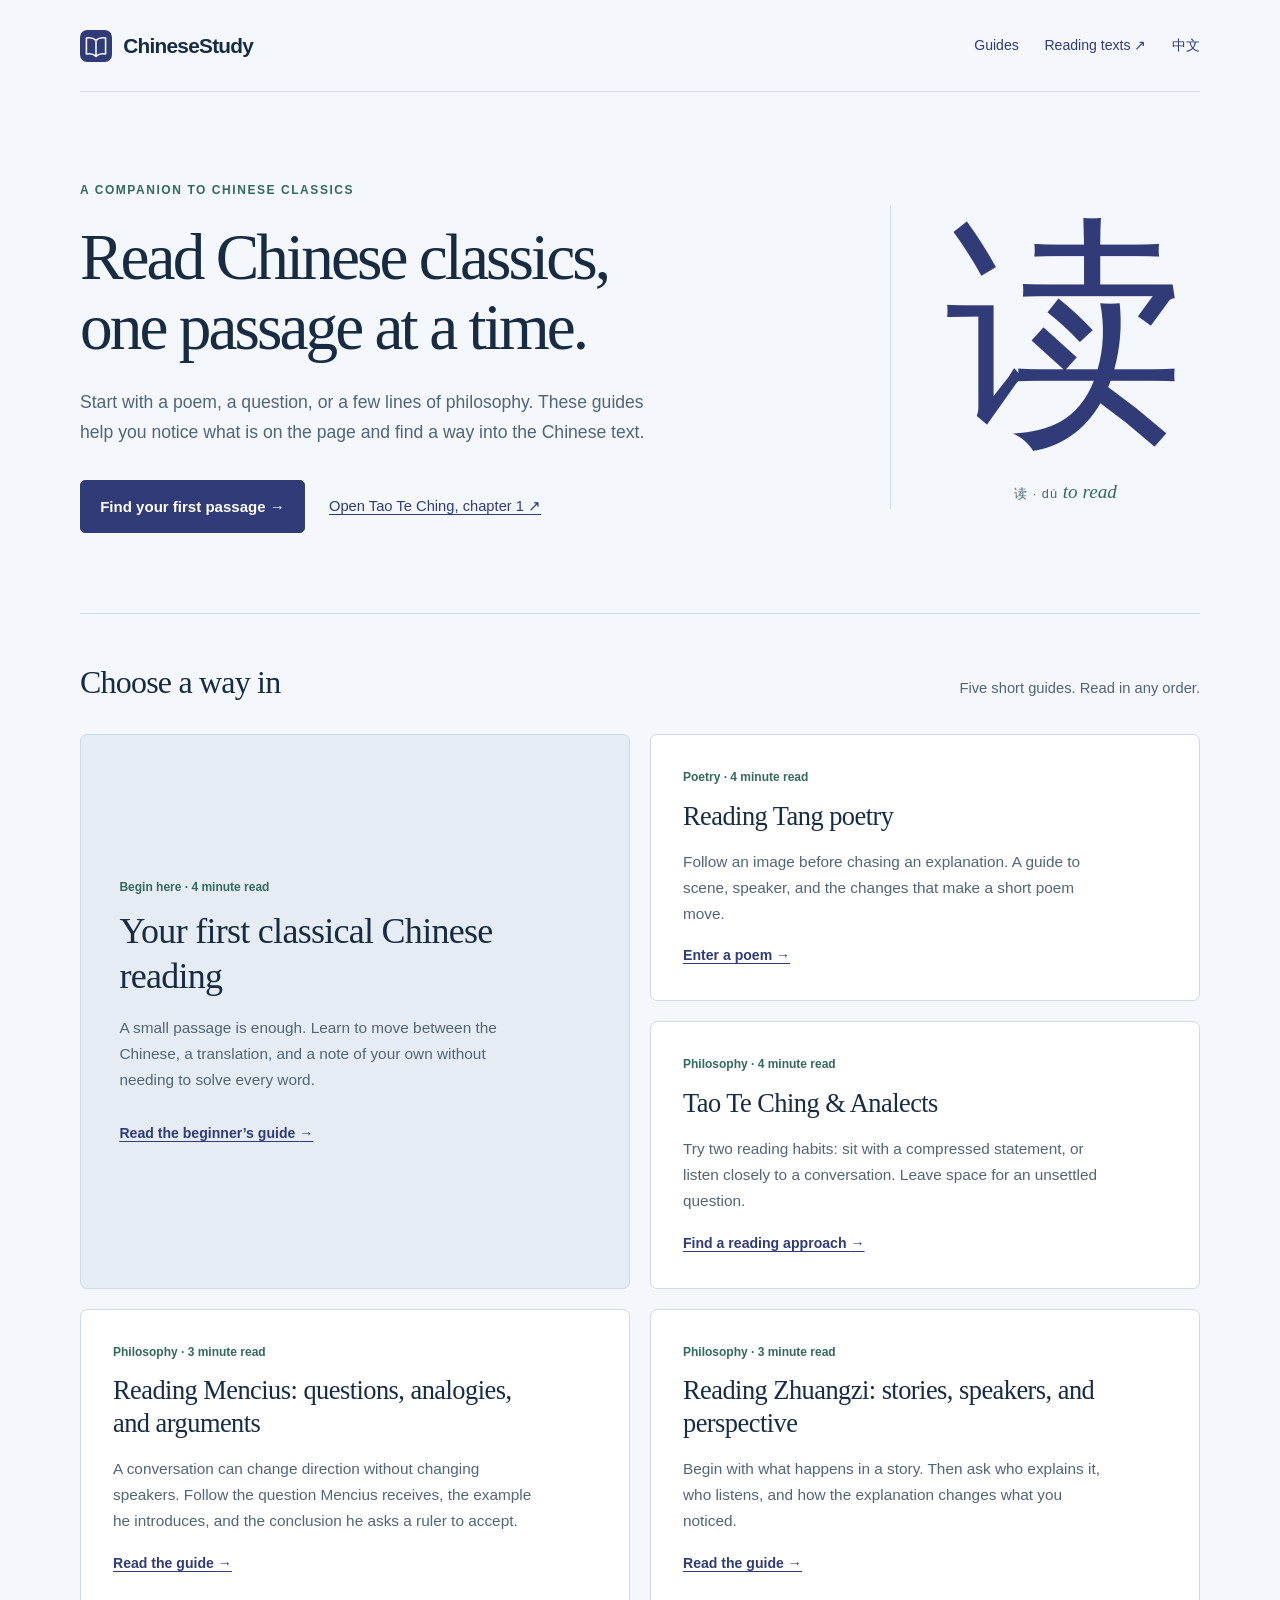
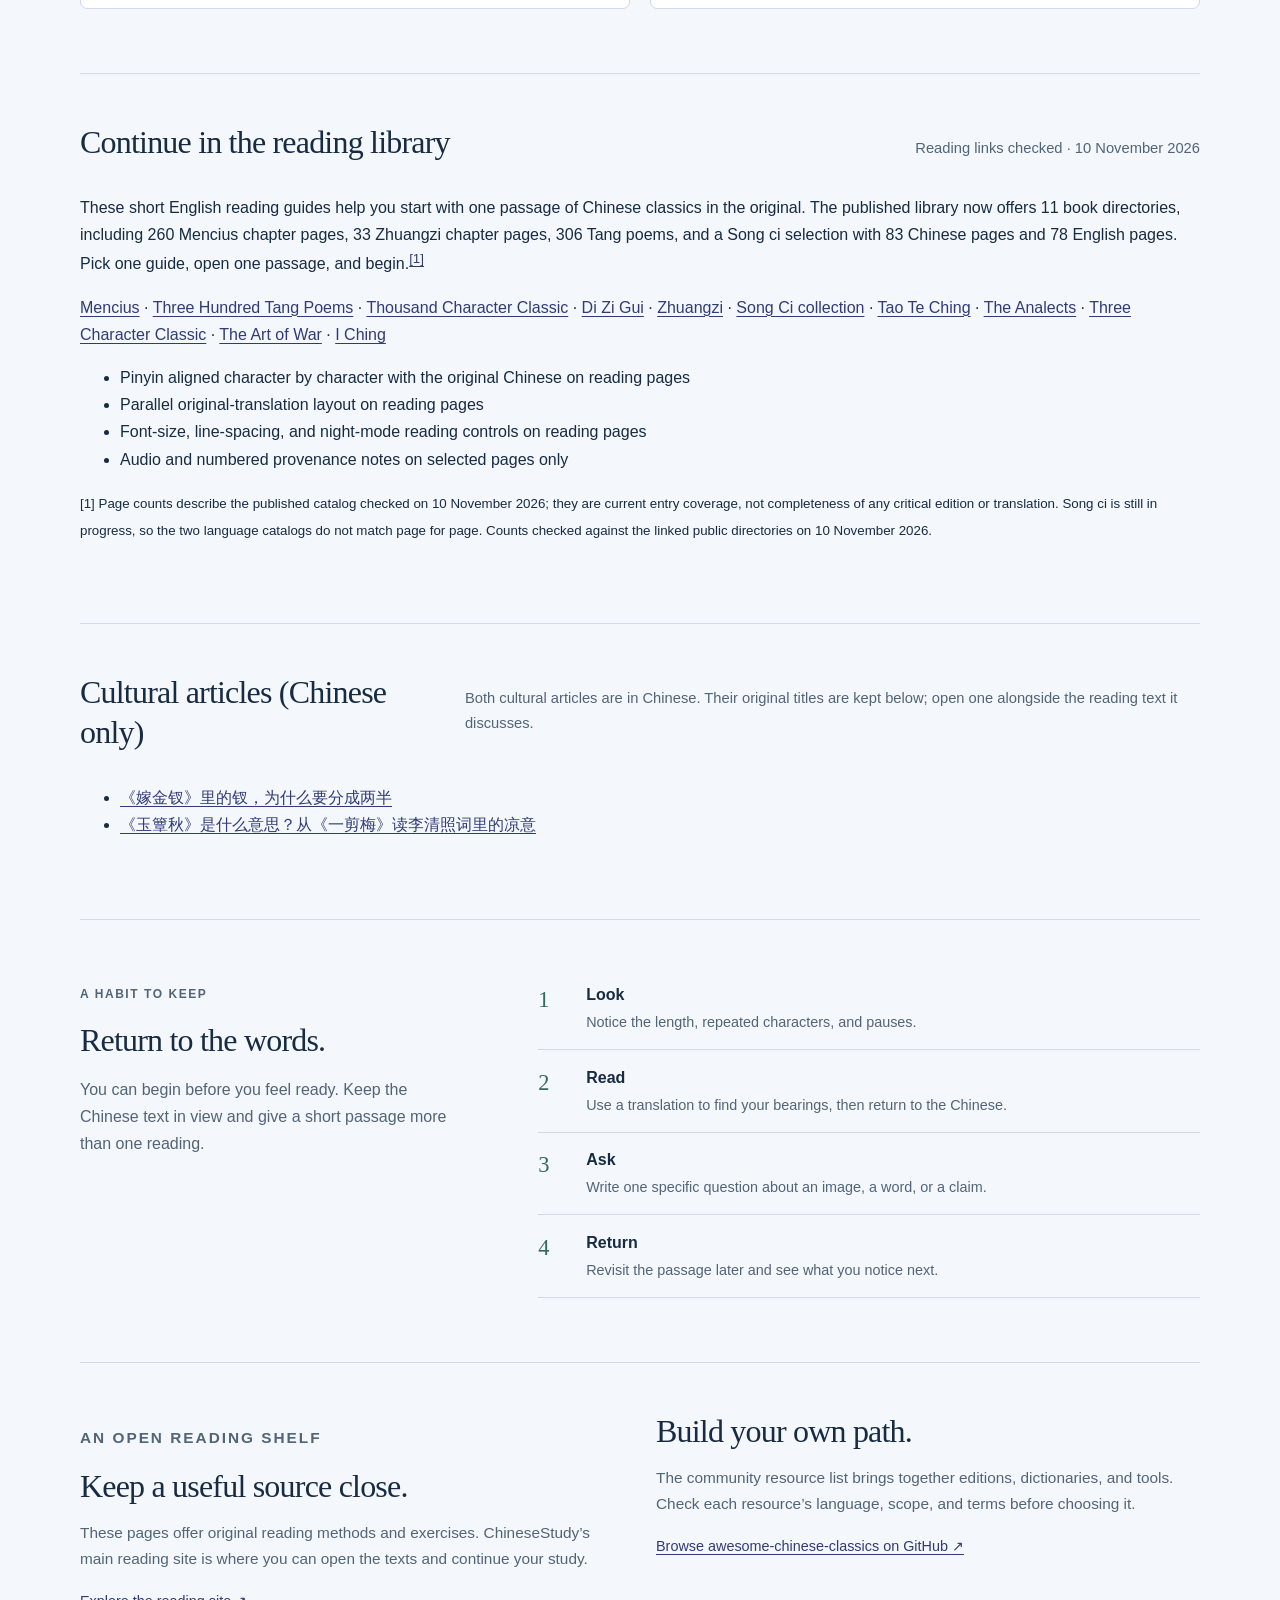
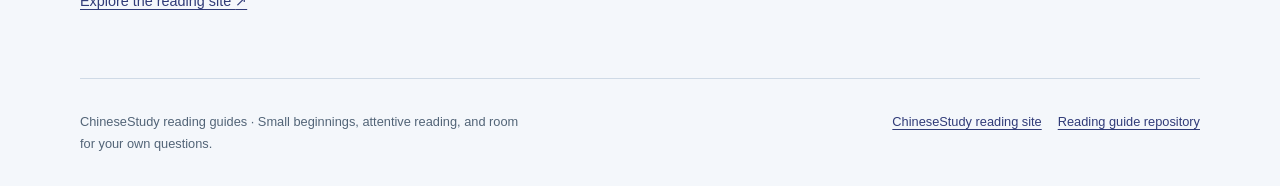
==== commit 3808f916: "Refresh published library scope and reading links" ====
--- a/index.html
+++ b/index.html
@@ -4,7 +4,7 @@
 <link rel="canonical" href="https://chinesestudyorg.github.io/"><link rel="alternate" hreflang="en" href="https://chinesestudyorg.github.io/"><link rel="alternate" hreflang="zh-Hans" href="https://chinesestudyorg.github.io/zh/"><link rel="alternate" hreflang="x-default" href="https://chinesestudyorg.github.io/">
 <meta property="og:type" content="website"><meta property="og:title" content="ChineseStudy reading guides | Begin with Chinese classics"><meta property="og:description" content="Read Chinese classics with original guides to Tang poetry, the Tao Te Ching, the Analects, Mencius, and Zhuangzi. Find passages with pinyin and translation."><meta property="og:url" content="https://chinesestudyorg.github.io/"><meta property="og:site_name" content="ChineseStudy reading guides"><meta property="og:locale" content="en_US">
 <meta property="og:image" content="https://chinesestudyorg.github.io/assets/social-card.png"><meta property="og:image:width" content="1200"><meta property="og:image:height" content="630"><meta property="og:image:alt" content="ChineseStudy reading guides: Read Chinese classics, one passage at a time."><meta name="twitter:card" content="summary_large_image"><meta name="twitter:image" content="https://chinesestudyorg.github.io/assets/social-card.png"><meta name="theme-color" content="#303b78"><link rel="icon" href="/assets/favicon.svg" type="image/svg+xml"><link rel="stylesheet" href="/assets/style.css">
-<script type="application/ld+json">{"@context": "https://schema.org", "@type": "WebPage", "name": "ChineseStudy reading guides | Begin with Chinese classics", "description": "Read Chinese classics with original guides to Tang poetry, the Tao Te Ching, the Analects, Mencius, and Zhuangzi. Find passages with pinyin and translation.", "url": "https://chinesestudyorg.github.io/", "inLanguage": "en", "isPartOf": {"@type": "WebSite", "name": "ChineseStudy reading guides", "url": "https://chinesestudyorg.github.io/"}, "dateModified": "2026-10-15"}</script></head><body><a class="skip" href="#main">Skip to content</a><div class="wrap"><header class="site-header"><a class="brand" href="/"><img class="brand-mark" src="/assets/favicon.svg" alt="" width="32" height="32">ChineseStudy</a><nav class="nav" aria-label="Main navigation"><a href="#guides">Guides</a><a href="https://chinesestudy.org/">Reading texts <span aria-hidden="true">↗</span></a><a href="/zh/" lang="zh-Hans">中文</a></nav></header>
+<script type="application/ld+json">{"@context": "https://schema.org", "@type": "WebPage", "name": "ChineseStudy reading guides | Begin with Chinese classics", "description": "Read Chinese classics with original guides to Tang poetry, the Tao Te Ching, the Analects, Mencius, and Zhuangzi. Find passages with pinyin and translation.", "url": "https://chinesestudyorg.github.io/", "inLanguage": "en", "isPartOf": {"@type": "WebSite", "name": "ChineseStudy reading guides", "url": "https://chinesestudyorg.github.io/"}, "dateModified": "2026-11-10"}</script></head><body><a class="skip" href="#main">Skip to content</a><div class="wrap"><header class="site-header"><a class="brand" href="/"><img class="brand-mark" src="/assets/favicon.svg" alt="" width="32" height="32">ChineseStudy</a><nav class="nav" aria-label="Main navigation"><a href="#guides">Guides</a><a href="https://chinesestudy.org/">Reading texts <span aria-hidden="true">↗</span></a><a href="/zh/" lang="zh-Hans">中文</a></nav></header>
 <main id="main"><section class="hero" aria-labelledby="home-title"><div><p class="eyebrow">A companion to Chinese classics</p><h1 id="home-title">Read Chinese classics,<br>one passage at a time.</h1><p class="hero-intro">Start with a poem, a question, or a few lines of philosophy. These guides help you notice what is on the page and find a way into the Chinese text.</p><div class="hero-actions"><a class="button" href="/guides/first-classical-chinese-reading/">Find your first passage <span aria-hidden="true">&nbsp;→</span></a><a class="text-link" href="https://chinesestudy.org/en/books/dao-de-jing/01/?utm_source=github_pages&amp;utm_medium=referral&amp;utm_campaign=reading_guides&amp;utm_content=home">Open Tao Te Ching, chapter 1 <span aria-hidden="true">↗</span></a></div></div><figure class="reading-glyph"><span class="han" lang="zh-Hans" aria-hidden="true">读</span><figcaption><span lang="zh-Hans">读</span> · dú <span class="gloss">to read</span></figcaption></figure></section>
-<section class="section" id="guides" aria-labelledby="guides-title"><div class="section-heading"><h2 id="guides-title">Choose a way in</h2><p>Five short guides. Read in any order.</p></div><div class="guide-list"><article class="guide-card first"><p class="category">Begin here · 4 minute read</p><h3>Your first classical Chinese reading</h3><p>A small passage is enough. Learn to move between the Chinese, a translation, and a note of your own without needing to solve every word.</p><a class="card-link" href="/guides/first-classical-chinese-reading/">Read the beginner’s guide <span aria-hidden="true">→</span></a></article><article class="guide-card"><p class="category">Poetry · 4 minute read</p><h3>Reading Tang poetry</h3><p>Follow an image before chasing an explanation. A guide to scene, speaker, and the changes that make a short poem move.</p><a class="card-link" href="/guides/reading-tang-poetry/">Enter a poem <span aria-hidden="true">→</span></a></article><article class="guide-card"><p class="category">Philosophy · 4 minute read</p><h3>Tao Te Ching &amp; Analects</h3><p>Try two reading habits: sit with a compressed statement, or listen closely to a conversation. Leave space for an unsettled question.</p><a class="card-link" href="/guides/tao-te-ching-and-analects/">Find a reading approach <span aria-hidden="true">→</span></a></article><article class="guide-card"><p class="category">Philosophy · 3 minute read</p><h3>Reading Mencius: questions, analogies, and arguments</h3><p>A conversation can change direction without changing speakers. Follow the question Mencius receives, the example he introduces, and the conclusion he asks a ruler to accept.</p><a class="card-link" href="/guides/reading-mencius/">Read the guide <span aria-hidden="true">→</span></a></article><article class="guide-card"><p class="category">Philosophy · 3 minute read</p><h3>Reading Zhuangzi: stories, speakers, and perspective</h3><p>Begin with what happens in a story. Then ask who explains it, who listens, and how the explanation changes what you noticed.</p><a class="card-link" href="/guides/reading-zhuangzi/">Read the guide <span aria-hidden="true">→</span></a></article></div></section><section class="section" aria-labelledby="library-title"><div class="section-heading"><h2 id="library-title">Continue in the reading library</h2><p>Links checked: 15 October 2026</p></div><p>The live library has eight book entrances. Recent additions include 23 sections of Mencius, Liang Hui Wang I and II, and all seven Zhuangzi Inner Chapters. The Tang poetry catalogue lists 306 poems. Language and commentary coverage varies by page.</p><p><a href="https://chinesestudy.org/en/books/mengzi/">Mencius</a> · <a href="https://chinesestudy.org/en/books/zhuangzi/">Zhuangzi</a> · <a href="https://chinesestudy.org/en/books/tangshi-sanbai/">Three Hundred Tang Poems</a> · <a href="https://chinesestudy.org/en/">Open the English library</a></p><p>On reading pages, toggle pinyin and translation, adjust text size and spacing, or report a page-specific problem with Feedback. New poet paths include Bai Juyi, Li Shangyin, Du Mu, Han Yu, Liu Zongyuan, and Wang Changling.</p></section><section class="section approach" aria-labelledby="approach-title"><div><p class="eyebrow">A habit to keep</p><h2 class="small-heading" id="approach-title">Return to the words.</h2><p>You can begin before you feel ready. Keep the Chinese text in view and give a short passage more than one reading.</p></div><ol class="reading-steps"><li><div><strong>Look</strong><span>Notice the length, repeated characters, and pauses.</span></div></li><li><div><strong>Read</strong><span>Use a translation to find your bearings, then return to the Chinese.</span></div></li><li><div><strong>Ask</strong><span>Write one specific question about an image, a word, or a claim.</span></div></li><li><div><strong>Return</strong><span>Revisit the passage later and see what you notice next.</span></div></li></ol></section>
+<section class="section" id="guides" aria-labelledby="guides-title"><div class="section-heading"><h2 id="guides-title">Choose a way in</h2><p>Five short guides. Read in any order.</p></div><div class="guide-list"><article class="guide-card first"><p class="category">Begin here · 4 minute read</p><h3>Your first classical Chinese reading</h3><p>A small passage is enough. Learn to move between the Chinese, a translation, and a note of your own without needing to solve every word.</p><a class="card-link" href="/guides/first-classical-chinese-reading/">Read the beginner’s guide <span aria-hidden="true">→</span></a></article><article class="guide-card"><p class="category">Poetry · 4 minute read</p><h3>Reading Tang poetry</h3><p>Follow an image before chasing an explanation. A guide to scene, speaker, and the changes that make a short poem move.</p><a class="card-link" href="/guides/reading-tang-poetry/">Enter a poem <span aria-hidden="true">→</span></a></article><article class="guide-card"><p class="category">Philosophy · 4 minute read</p><h3>Tao Te Ching &amp; Analects</h3><p>Try two reading habits: sit with a compressed statement, or listen closely to a conversation. Leave space for an unsettled question.</p><a class="card-link" href="/guides/tao-te-ching-and-analects/">Find a reading approach <span aria-hidden="true">→</span></a></article><article class="guide-card"><p class="category">Philosophy · 3 minute read</p><h3>Reading Mencius: questions, analogies, and arguments</h3><p>A conversation can change direction without changing speakers. Follow the question Mencius receives, the example he introduces, and the conclusion he asks a ruler to accept.</p><a class="card-link" href="/guides/reading-mencius/">Read the guide <span aria-hidden="true">→</span></a></article><article class="guide-card"><p class="category">Philosophy · 3 minute read</p><h3>Reading Zhuangzi: stories, speakers, and perspective</h3><p>Begin with what happens in a story. Then ask who explains it, who listens, and how the explanation changes what you noticed.</p><a class="card-link" href="/guides/reading-zhuangzi/">Read the guide <span aria-hidden="true">→</span></a></article></div></section><section class="section" aria-labelledby="library-title"><div class="section-heading"><h2 id="library-title">Continue in the reading library</h2><p>Reading links checked · 10 November 2026</p></div><p>These short English reading guides help you start with one passage of Chinese classics in the original. The published library now offers 11 book directories, including 260 Mencius chapter pages, 33 Zhuangzi chapter pages, 306 Tang poems, and a Song ci selection with 83 Chinese pages and 78 English pages. Pick one guide, open one passage, and begin.<sup><a href="#coverage-note">[1]</a></sup></p><p><a href="https://chinesestudy.org/en/books/mengzi/">Mencius</a> · <a href="https://chinesestudy.org/en/books/tangshi-sanbai/">Three Hundred Tang Poems</a> · <a href="https://chinesestudy.org/en/books/qianziwen/">Thousand Character Classic</a> · <a href="https://chinesestudy.org/en/books/dizigui/">Di Zi Gui</a> · <a href="https://chinesestudy.org/en/books/zhuangzi/">Zhuangzi</a> · <a href="https://chinesestudy.org/en/books/songci-sanbai/">Song Ci collection</a> · <a href="https://chinesestudy.org/en/books/dao-de-jing/">Tao Te Ching</a> · <a href="https://chinesestudy.org/en/books/lunyu/">The Analects</a> · <a href="https://chinesestudy.org/en/books/san-zi-jing/">Three Character Classic</a> · <a href="https://chinesestudy.org/en/books/sunzi-bingfa/">The Art of War</a> · <a href="https://chinesestudy.org/en/books/zhouyi/">I Ching</a></p><ul><li>Pinyin aligned character by character with the original Chinese on reading pages</li><li>Parallel original-translation layout on reading pages</li><li>Font-size, line-spacing, and night-mode reading controls on reading pages</li><li>Audio and numbered provenance notes on selected pages only</li></ul><p id="coverage-note" class="scope-note"><small>[1] Page counts describe the published catalog checked on 10 November 2026; they are current entry coverage, not completeness of any critical edition or translation. Song ci is still in progress, so the two language catalogs do not match page for page. Counts checked against the linked public directories on 10 November 2026.</small></p></section><section class="section" aria-labelledby="articles-title"><div class="section-heading"><h2 id="articles-title">Cultural articles (Chinese only)</h2><p>Both cultural articles are in Chinese. Their original titles are kept below; open one alongside the reading text it discusses.</p></div><ul><li><a href="https://chinesestudy.org/zh-hans/articles/jia-jin-chai-chang-hen-ge/" lang="zh-Hans">《嫁金钗》里的钗，为什么要分成两半</a></li><li><a href="https://chinesestudy.org/zh-hans/articles/yu-dian-qiu-li-qingzhao/" lang="zh-Hans">《玉簟秋》是什么意思？从《一剪梅》读李清照词里的凉意</a></li></ul></section><section class="section approach" aria-labelledby="approach-title"><div><p class="eyebrow">A habit to keep</p><h2 class="small-heading" id="approach-title">Return to the words.</h2><p>You can begin before you feel ready. Keep the Chinese text in view and give a short passage more than one reading.</p></div><ol class="reading-steps"><li><div><strong>Look</strong><span>Notice the length, repeated characters, and pauses.</span></div></li><li><div><strong>Read</strong><span>Use a translation to find your bearings, then return to the Chinese.</span></div></li><li><div><strong>Ask</strong><span>Write one specific question about an image, a word, or a claim.</span></div></li><li><div><strong>Return</strong><span>Revisit the passage later and see what you notice next.</span></div></li></ol></section>
 <section class="section open-shelf" aria-labelledby="shelf-title"><div><p class="eyebrow">An open reading shelf</p><h2 class="small-heading" id="shelf-title">Keep a useful source close.</h2><p>These pages offer original reading methods and exercises. ChineseStudy’s main reading site is where you can open the texts and continue your study.</p><a href="https://chinesestudy.org/">Explore the reading site <span aria-hidden="true">↗</span></a></div><div><h3 class="small-heading">Build your own path.</h3><p>The community resource list brings together editions, dictionaries, and tools. Check each resource’s language, scope, and terms before choosing it.</p><a href="https://github.com/chinesestudyorg/awesome-chinese-classics">Browse awesome-chinese-classics on GitHub <span aria-hidden="true">↗</span></a></div></section></main><footer class="site-footer"><p>ChineseStudy reading guides · Small beginnings, attentive reading, and room for your own questions.</p><div class="footer-links"><a href="https://chinesestudy.org/">ChineseStudy reading site</a><a href="https://github.com/chinesestudyorg/chinesestudy-guide">Reading guide repository</a></div></footer></div></body></html>
